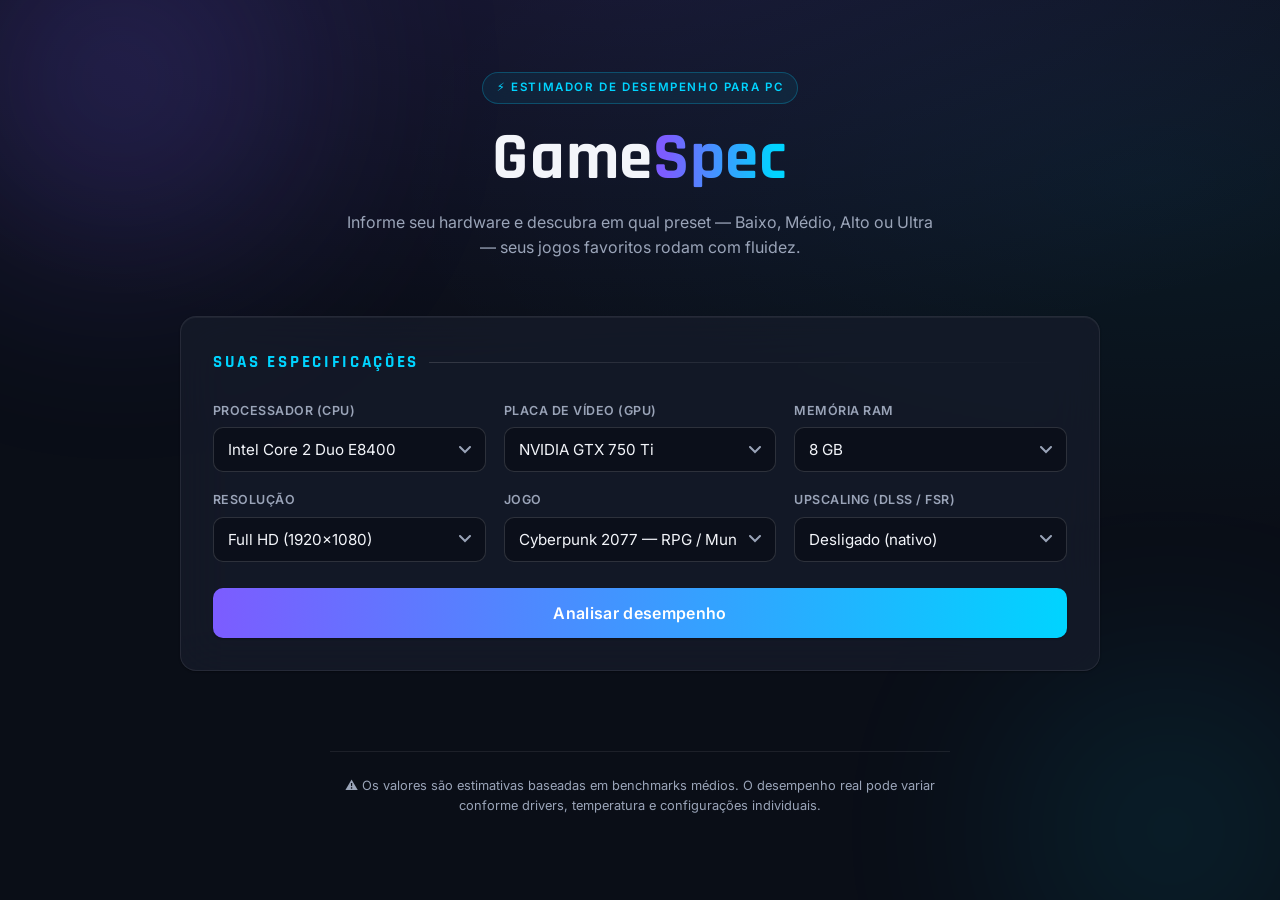
==== index.html @ 5e71daa5 "Site GameSpec: estimador de desempenho de jogos por hardware" ====
<!DOCTYPE html>
<html lang="pt-BR">
<head>
  <meta charset="UTF-8">
  <meta name="viewport" content="width=device-width, initial-scale=1.0">
  <meta name="theme-color" content="#0a0e17">
  <title>GameSpec — Descubra o desempenho do seu PC nos seus jogos</title>
  <link rel="preconnect" href="https://fonts.googleapis.com">
  <link rel="preconnect" href="https://fonts.gstatic.com" crossorigin>
  <link href="https://fonts.googleapis.com/css2?family=Inter:wght@400;500;600;700&family=Rajdhani:wght@600;700&display=swap" rel="stylesheet">
  <link rel="stylesheet" href="css/styles.css?v=6">
</head>
<body>
  <div class="glow glow-1"></div>
  <div class="glow glow-2"></div>

  <header class="hero">
    <span class="chip">⚡ Estimador de desempenho para PC</span>
    <h1>Game<span>Spec</span></h1>
    <p>Informe seu hardware e descubra em qual preset — Baixo, Médio, Alto ou Ultra — seus jogos favoritos rodam com fluidez.</p>
  </header>

  <main>
    <section class="form-card">
      <h2>Suas especificações</h2>
      <div class="form-grid">
        <label>
          Processador (CPU)
          <select id="cpuSelect"></select>
        </label>
        <label>
          Placa de vídeo (GPU)
          <select id="gpuSelect"></select>
        </label>
        <label>
          Memória RAM
          <select id="ramSelect"></select>
        </label>
        <label>
          Resolução
          <select id="resSelect"></select>
        </label>
        <label>
          Jogo
          <select id="gameSelect"></select>
        </label>
        <label>
          Upscaling (DLSS / FSR)
          <select id="upscaleSelect"></select>
        </label>
      </div>
      <button id="analyzeBtn">Analisar desempenho</button>
    </section>

    <section id="results" hidden>
      <div class="summary">
        <h2 id="gameSummary"></h2>
        <p id="hwSummary"></p>
      </div>

      <div id="presetGrid" class="preset-grid"></div>

      <p id="verdict" class="verdict"></p>
    </section>
  </main>

  <footer>
    <p>⚠️ Os valores são estimativas baseadas em benchmarks médios. O desempenho real pode variar conforme drivers, temperatura e configurações individuais.</p>
  </footer>

  <script src="js/data.js?v=5"></script>
  <script src="js/app.js?v=5"></script>
</body>
</html>
---- css/styles.css ----
/* ============================================================
   GameSpec — Fluent Design (Microsoft) × identidade gamer dark
   Fontes: Inter (UI) + Rajdhani (display/números)
   ============================================================ */

* {
  margin: 0;
  padding: 0;
  box-sizing: border-box;
}

:root {
  --bg: #0a0e17;
  --surface: rgba(255, 255, 255, 0.045);
  --surface-strong: rgba(22, 28, 42, 0.78);
  --stroke: rgba(255, 255, 255, 0.08);
  --stroke-strong: rgba(255, 255, 255, 0.14);
  --text: #f3f5fa;
  --muted: #9aa4b8;
  --accent: #7c5cff;
  --accent2: #00d4ff;
  --green: #3ddc84;
  --yellow: #ffc857;
  --orange: #ff8c42;
  --red: #ff5470;

  --radius-lg: 16px;
  --radius-md: 10px;
  --radius-pill: 999px;

  /* Sombras em camadas, estilo Fluent */
  --shadow-1: 0 1px 2px rgba(0, 0, 0, 0.32);
  --shadow-2: 0 2px 6px rgba(0, 0, 0, 0.28), 0 12px 32px rgba(0, 0, 0, 0.36);
  --shadow-glow:
    0 0 0 1px rgba(124, 92, 255, 0.35),
    0 8px 40px rgba(124, 92, 255, 0.18);

  --font-ui: "Inter", "Segoe UI Variable Text", "Segoe UI", system-ui, sans-serif;
  --font-display: "Rajdhani", "Segoe UI Variable Display", "Segoe UI", sans-serif;

  --ease-out: cubic-bezier(0.16, 1, 0.3, 1);
}

html {
  scroll-behavior: smooth;
}

body {
  font-family: var(--font-ui);
  font-size: 15px;
  line-height: 1.55;
  color: var(--text);
  background-color: var(--bg);
  background-image:
    radial-gradient(ellipse 80% 50% at 50% -10%, rgba(124, 92, 255, 0.14), transparent),
    radial-gradient(ellipse 60% 40% at 90% 20%, rgba(0, 212, 255, 0.06), transparent);
  background-attachment: fixed;
  min-height: 100vh;
  overflow-x: hidden;
  -webkit-font-smoothing: antialiased;
}

/* Orbes de luz decorativos ao fundo */
.glow {
  position: fixed;
  border-radius: 50%;
  filter: blur(110px);
  opacity: 0.35;
  pointer-events: none;
  z-index: 0;
}

.glow-1 {
  width: 480px;
  height: 480px;
  top: -160px;
  left: -120px;
  background: radial-gradient(circle, #7c5cff 0%, transparent 70%);
}

.glow-2 {
  width: 420px;
  height: 420px;
  bottom: -140px;
  right: -100px;
  background: radial-gradient(circle, #00d4ff 0%, transparent 70%);
  opacity: 0.18;
}

::selection {
  background: rgba(124, 92, 255, 0.45);
}

/* Scrollbar fina e discreta */
::-webkit-scrollbar { width: 10px; }
::-webkit-scrollbar-track { background: transparent; }
::-webkit-scrollbar-thumb {
  background: rgba(255, 255, 255, 0.12);
  border-radius: var(--radius-pill);
  border: 2px solid var(--bg);
}
::-webkit-scrollbar-thumb:hover { background: rgba(255, 255, 255, 0.22); }

/* ---------- Hero ---------- */

.hero {
  position: relative;
  z-index: 1;
  text-align: center;
  padding: 72px 24px 40px;
}

.chip {
  display: inline-flex;
  align-items: center;
  gap: 6px;
  padding: 6px 14px;
  font-size: 0.72rem;
  font-weight: 600;
  letter-spacing: 0.14em;
  text-transform: uppercase;
  color: var(--accent2);
  background: rgba(0, 212, 255, 0.07);
  border: 1px solid rgba(0, 212, 255, 0.25);
  border-radius: var(--radius-pill);
  margin-bottom: 20px;
  backdrop-filter: blur(12px);
}

.hero h1 {
  font-family: var(--font-display);
  font-weight: 700;
  font-size: clamp(2.8rem, 7vw, 4.2rem);
  letter-spacing: 0.01em;
  line-height: 1.05;
}

.hero h1 span {
  background: linear-gradient(92deg, var(--accent) 10%, var(--accent2) 90%);
  -webkit-background-clip: text;
  background-clip: text;
  color: transparent;
}

.hero p {
  color: var(--muted);
  max-width: 600px;
  margin: 16px auto 0;
  font-size: 1rem;
}

/* ---------- Layout ---------- */

main {
  position: relative;
  z-index: 1;
  max-width: 960px;
  margin: 0 auto;
  padding: 16px 20px 32px;
}

/* ---------- Cartões acrylic ---------- */

.form-card,
.preset-card,
.verdict {
  background: var(--surface-strong);
  border: 1px solid var(--stroke);
  border-radius: var(--radius-lg);
  backdrop-filter: blur(24px) saturate(140%);
  box-shadow: var(--shadow-1), inset 0 1px 0 rgba(255, 255, 255, 0.05);
}

.form-card {
  padding: 32px;
}

.form-card h2,
.summary h2 {
  font-family: var(--font-display);
  font-size: 1.05rem;
  font-weight: 700;
  letter-spacing: 0.16em;
  text-transform: uppercase;
}

.form-card > h2 {
  display: flex;
  align-items: center;
  gap: 10px;
  margin-bottom: 26px;
  color: var(--accent2);
}

.form-card > h2::after {
  content: "";
  flex: 1;
  height: 1px;
  background: linear-gradient(90deg, var(--stroke-strong), transparent);
}

.form-grid {
  display: grid;
  grid-template-columns: repeat(auto-fit, minmax(240px, 1fr));
  gap: 18px;
}

label {
  display: flex;
  flex-direction: column;
  gap: 7px;
  font-size: 0.78rem;
  font-weight: 600;
  letter-spacing: 0.04em;
  text-transform: uppercase;
  color: var(--muted);
}

select {
  appearance: none;
  background:
    url("data:image/svg+xml;charset=UTF-8,%3Csvg xmlns='http://www.w3.org/2000/svg' width='12' height='8' viewBox='0 0 12 8'%3E%3Cpath d='M1 1l5 5 5-5' stroke='%239aa4b8' stroke-width='2' fill='none' stroke-linecap='round'/%3E%3C/svg%3E")
    no-repeat right 14px center,
    rgba(10, 14, 23, 0.75);
  color: var(--text);
  border: 1px solid var(--stroke-strong);
  border-radius: var(--radius-md);
  padding: 12px 38px 12px 14px;
  font-family: var(--font-ui);
  font-size: 0.95rem;
  cursor: pointer;
  transition: border-color 0.2s var(--ease-out), box-shadow 0.2s var(--ease-out);
}

select:hover { border-color: rgba(124, 92, 255, 0.55); }

select:focus-visible {
  outline: none;
  border-color: var(--accent);
  box-shadow: 0 0 0 3px rgba(124, 92, 255, 0.25);
}

optgroup {
  color: var(--muted);
  font-style: normal;
  font-weight: 600;
}

option {
  background: #121826;
  color: var(--text);
}

/* ---------- Botão primário Fluent ---------- */

#analyzeBtn {
  margin-top: 26px;
  width: 100%;
  padding: 15px;
  font-family: var(--font-ui);
  font-size: 1rem;
  font-weight: 600;
  letter-spacing: 0.02em;
  color: #fff;
  background: linear-gradient(92deg, var(--accent), var(--accent2));
  border: none;
  border-radius: var(--radius-md);
  cursor: pointer;
  box-shadow: var(--shadow-1);
  transition: transform 0.15s var(--ease-out), box-shadow 0.25s var(--ease-out), filter 0.2s;
}

#analyzeBtn:hover {
  transform: translateY(-1px);
  filter: brightness(1.08);
  box-shadow: 0 6px 24px rgba(124, 92, 255, 0.4);
}

#analyzeBtn:active {
  transform: translateY(0);
  filter: brightness(0.95);
}

#analyzeBtn:focus-visible {
  outline: none;
  box-shadow: 0 0 0 3px rgba(124, 92, 255, 0.35);
}

/* ---------- Resultados ---------- */

.summary {
  text-align: center;
  margin: 44px 0 22px;
}

.summary h2 {
  font-size: clamp(1.5rem, 3.5vw, 2rem);
  letter-spacing: 0.01em;
  text-transform: none;
}

.summary p {
  color: var(--muted);
  margin-top: 8px;
  font-size: 0.92rem;
}

.preset-grid {
  display: grid;
  grid-template-columns: repeat(auto-fit, minmax(200px, 1fr));
  gap: 16px;
}

.preset-card {
  position: relative;
  padding: 22px 20px;
  display: flex;
  flex-direction: column;
  gap: 11px;
  transition: transform 0.2s var(--ease-out), box-shadow 0.25s var(--ease-out), border-color 0.2s;
}

.preset-card:hover {
  transform: translateY(-4px);
  border-color: var(--stroke-strong);
  box-shadow: var(--shadow-2);
}

.preset-card.recommended {
  border-color: rgba(61, 220, 132, 0.55);
  box-shadow: var(--shadow-glow);
}

.badge {
  position: absolute;
  top: -12px;
  right: 14px;
  padding: 4px 12px;
  background: linear-gradient(92deg, #34e89e, var(--green));
  color: #052b1a;
  font-size: 0.66rem;
  font-weight: 700;
  letter-spacing: 0.1em;
  text-transform: uppercase;
  border-radius: var(--radius-pill);
  box-shadow: 0 4px 14px rgba(61, 220, 132, 0.35);
}

.preset-card h3 {
  font-family: var(--font-display);
  font-size: 0.95rem;
  font-weight: 700;
  letter-spacing: 0.18em;
  text-transform: uppercase;
  color: var(--muted);
}

.fps {
  font-size: 0.82rem;
  color: var(--muted);
}

.fps .num {
  font-family: var(--font-display);
  font-size: 2.6rem;
  font-weight: 700;
  line-height: 1;
  margin-right: 6px;
  background: linear-gradient(120deg, #fff 20%, var(--accent2));
  -webkit-background-clip: text;
  background-clip: text;
  color: transparent;
}

.bar {
  height: 6px;
  background: rgba(255, 255, 255, 0.06);
  border-radius: var(--radius-pill);
  overflow: hidden;
}

.bar-fill {
  height: 100%;
  border-radius: inherit;
  transition: width 0.7s var(--ease-out);
}

.bar-fill.great { background: linear-gradient(90deg, var(--accent), var(--accent2)); }
.bar-fill.good  { background: linear-gradient(90deg, #2fd57c, var(--green)); }
.bar-fill.ok    { background: linear-gradient(90deg, #ff9a3d, var(--orange)); }
.bar-fill.bad   { background: linear-gradient(90deg, #e83e63, var(--red)); }

/* Pills de status */
.status {
  align-self: flex-start;
  padding: 3px 11px;
  font-size: 0.74rem;
  font-weight: 700;
  letter-spacing: 0.05em;
  border-radius: var(--radius-pill);
  border: 1px solid transparent;
}

.status.great { color: #8be9ff; background: rgba(0, 212, 255, 0.1); border-color: rgba(0, 212, 255, 0.3); }
.status.good  { color: #7df0b6; background: rgba(61, 220, 132, 0.1); border-color: rgba(61, 220, 132, 0.3); }
.status.ok    { color: #ffc07a; background: rgba(255, 140, 66, 0.1); border-color: rgba(255, 140, 66, 0.3); }
.status.bad   { color: #ff93a8; background: rgba(255, 84, 112, 0.1); border-color: rgba(255, 84, 112, 0.3); }

.bottleneck {
  font-size: 0.78rem;
  color: var(--muted);
}

.delta {
  font-size: 0.78rem;
  font-weight: 600;
  color: var(--green);
}

.delta-eq {
  font-size: 0.78rem;
  font-weight: 500;
  color: var(--yellow);
}

.vram-warn {
  font-size: 0.78rem;
  font-weight: 500;
  color: var(--orange);
}

/* ---------- Veredito ---------- */

.verdict {
  margin-top: 26px;
  padding: 20px 24px;
  line-height: 1.65;
  border-left: 3px solid var(--accent);
}

/* ---------- Rodapé ---------- */

footer {
  position: relative;
  z-index: 1;
  text-align: center;
  color: var(--muted);
  font-size: 0.8rem;
  padding: 48px 24px 36px;
}

footer p {
  max-width: 620px;
  margin: 0 auto;
  padding-top: 24px;
  border-top: 1px solid var(--stroke);
}

/* ---------- Responsivo ---------- */

@media (max-width: 560px) {
  .hero { padding: 52px 18px 30px; }
  .form-card { padding: 22px; }
  main { padding: 12px 14px 24px; }
}
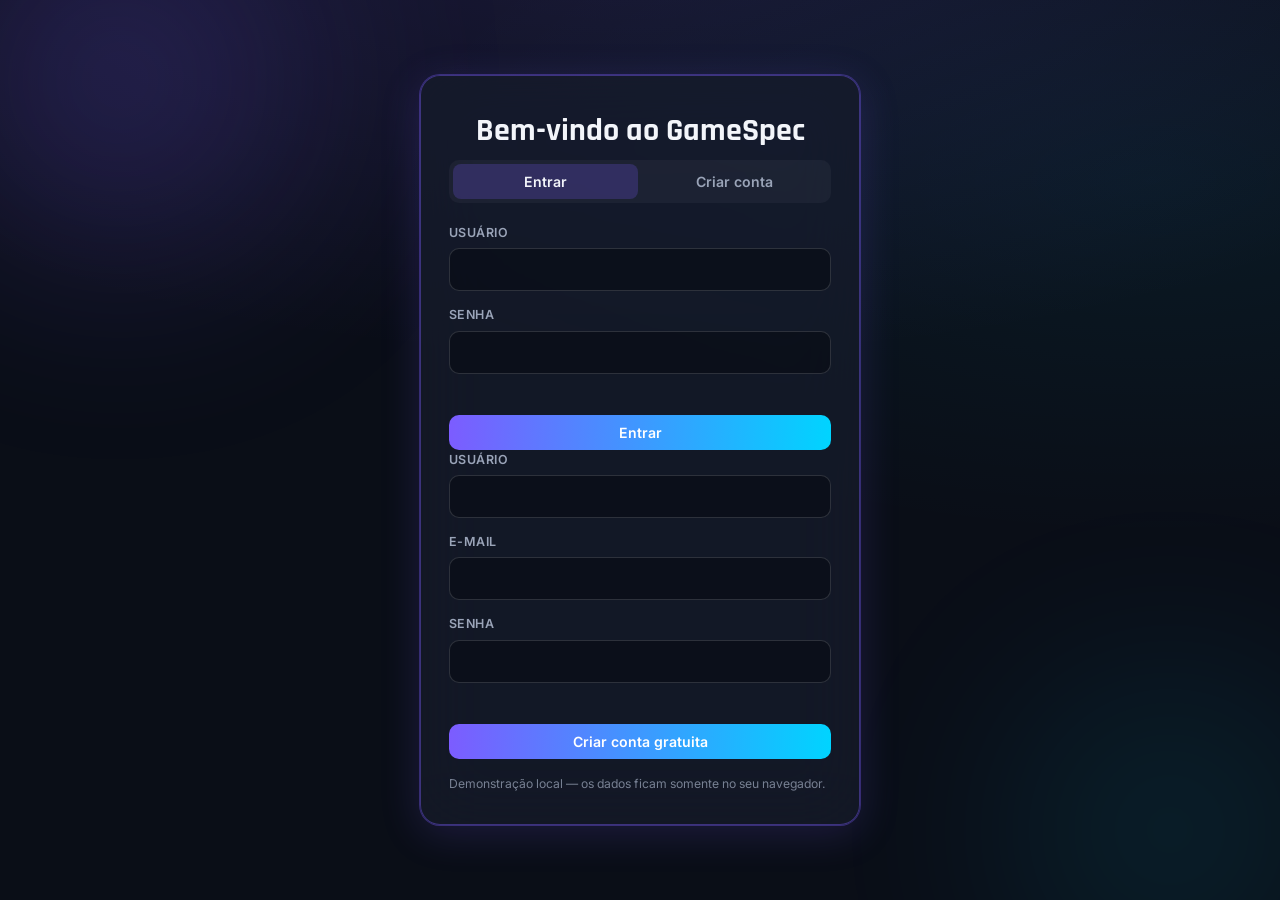
==== commit a15c1c48: "Sistema de login obrigatorio, planos free/premium, pagamento simulado e dashboard admin" ====
--- a/index.html
+++ b/index.html
@@ -8,11 +8,30 @@
   <link rel="preconnect" href="https://fonts.googleapis.com">
   <link rel="preconnect" href="https://fonts.gstatic.com" crossorigin>
   <link href="https://fonts.googleapis.com/css2?family=Inter:wght@400;500;600;700&family=Rajdhani:wght@600;700&display=swap" rel="stylesheet">
-  <link rel="stylesheet" href="css/styles.css?v=6">
+  <link rel="stylesheet" href="css/styles.css?v=9">
 </head>
-<body>
+<body id="top" class="logged-out">
   <div class="glow glow-1"></div>
   <div class="glow glow-2"></div>
+
+  <nav class="topnav">
+    <a href="#top" class="brand">Game<span>Spec</span></a>
+    <div class="nav-links">
+      <a href="#top">Início</a>
+      <a href="#tipsSection">Dicas de Hardware</a>
+      <a href="#premiumSection">Premium</a>
+      <a href="#adminSection" id="navDashboard" hidden>Dashboard</a>
+    </div>
+    <div class="auth-area">
+      <span id="planBadge" class="plan-badge" hidden></span>
+      <button id="loginOpenBtn" class="btn btn-outline">Entrar / Criar conta</button>
+      <div id="userChip" class="user-chip" hidden>
+        <span class="avatar" id="avatarLetter"></span>
+        <span id="userNameLabel"></span>
+        <button id="logoutBtn" class="btn btn-ghost">Sair</button>
+      </div>
+    </div>
+  </nav>
 
   <header class="hero">
     <span class="chip">⚡ Estimador de desempenho para PC</span>
@@ -50,6 +69,7 @@
         </label>
       </div>
       <button id="analyzeBtn">Analisar desempenho</button>
+      <p id="quotaInfo" class="quota-info"></p>
     </section>
 
     <section id="results" hidden>
@@ -62,13 +82,173 @@
 
       <p id="verdict" class="verdict"></p>
     </section>
+
+    <section id="tipsSection" class="content-section">
+      <h2>Dicas de Hardware</h2>
+      <p class="section-sub">Guia rápido para escolher e otimizar seus componentes.</p>
+      <div id="tipsGrid" class="tips-grid"></div>
+    </section>
+
+    <section id="premiumSection" class="content-section">
+      <div class="price-card">
+        <span class="chip">⭐ Plano Premium</span>
+        <h2>Desbloqueie todo o potencial do GameSpec</h2>
+        <ul class="benefits">
+          <li>✅ Análises ilimitadas de jogos</li>
+          <li>✅ Todas as dicas avançadas de hardware e otimização</li>
+          <li>✅ Comparativos detalhados entre componentes</li>
+          <li>✅ Suporte prioritário para dúvidas de upgrade</li>
+        </ul>
+        <div class="price">
+          <span class="currency">R$</span>
+          <span class="value">19,90</span>
+          <span class="period">/mês</span>
+        </div>
+        <button id="subscribeBtn" class="btn btn-gradient">Assinar Premium</button>
+        <p class="demo-note">Ambiente de demonstração — nenhum valor é cobrado.</p>
+      </div>
+    </section>
+
+    <section id="adminSection" class="content-section" hidden>
+      <h2>📊 Dashboard Administrativo</h2>
+      <p class="section-sub">Visão geral dos acessos e assinaturas do GameSpec.</p>
+
+      <div class="stats-grid">
+        <div class="stat-card">
+          <span class="stat-value" id="statUsers">0</span>
+          <span class="stat-label">Usuários cadastrados</span>
+        </div>
+        <div class="stat-card">
+          <span class="stat-value" id="statPremium">0</span>
+          <span class="stat-label">Assinantes premium</span>
+        </div>
+        <div class="stat-card">
+          <span class="stat-value" id="statRevenue">R$ 0,00</span>
+          <span class="stat-label">Receita mensal estimada</span>
+        </div>
+        <div class="stat-card">
+          <span class="stat-value" id="statToday">0</span>
+          <span class="stat-label">Análises realizadas</span>
+        </div>
+      </div>
+
+      <div class="dash-tables">
+        <div class="table-wrap">
+          <h3>Usuários</h3>
+          <table class="data-table">
+            <thead>
+              <tr><th>Usuário</th><th>E-mail</th><th>Plano</th><th>Cadastro</th></tr>
+            </thead>
+            <tbody id="usersTbody"></tbody>
+          </table>
+        </div>
+        <div class="table-wrap">
+          <h3>Acessos recentes</h3>
+          <table class="data-table">
+            <thead>
+              <tr><th>Data/Hora</th><th>Usuário</th><th>Evento</th><th>Detalhe</th></tr>
+            </thead>
+            <tbody id="logTbody"></tbody>
+          </table>
+        </div>
+      </div>
+
+      <button id="clearDataBtn" class="btn btn-danger">Limpar todos os dados locais</button>
+    </section>
   </main>
 
   <footer>
     <p>⚠️ Os valores são estimativas baseadas em benchmarks médios. O desempenho real pode variar conforme drivers, temperatura e configurações individuais.</p>
   </footer>
 
-  <script src="js/data.js?v=5"></script>
-  <script src="js/app.js?v=5"></script>
+  <!-- Modal de autenticação -->
+  <div class="modal-overlay" id="authModal" hidden>
+    <div class="modal">
+      <button class="modal-close" data-close="authModal">×</button>
+      <h2 class="modal-title">Bem-vindo ao GameSpec</h2>
+      <p class="modal-sub" id="authReason"></p>
+      <div class="tabs">
+        <button class="tab active" data-tab="loginForm" type="button">Entrar</button>
+        <button class="tab" data-tab="registerForm" type="button">Criar conta</button>
+      </div>
+
+      <form id="loginForm" class="modal-form">
+        <label>Usuário
+          <input type="text" id="loginUser" autocomplete="username" required>
+        </label>
+        <label>Senha
+          <input type="password" id="loginPass" autocomplete="current-password" required>
+        </label>
+        <p class="form-msg" id="loginMsg"></p>
+        <button type="submit" class="btn btn-gradient">Entrar</button>
+      </form>
+
+      <form id="registerForm" class="modal-form" hidden>
+        <label>Usuário
+          <input type="text" id="regUser" minlength="3" required>
+        </label>
+        <label>E-mail
+          <input type="email" id="regEmail" required>
+        </label>
+        <label>Senha
+          <input type="password" id="regPass" minlength="4" required>
+        </label>
+        <p class="form-msg" id="regMsg"></p>
+        <button type="submit" class="btn btn-gradient">Criar conta gratuita</button>
+      </form>
+
+      <p class="demo-note">Demonstração local — os dados ficam somente no seu navegador.</p>
+    </div>
+  </div>
+
+  <!-- Modal de pagamento -->
+  <div class="modal-overlay" id="payModal" hidden>
+    <div class="modal">
+      <button class="modal-close" data-close="payModal">×</button>
+      <h2 class="modal-title">Assinar Premium</h2>
+      <p class="modal-sub">Libere análises ilimitadas e todo o conteúdo</p>
+
+      <div class="pay-summary">
+        <span>Plano mensal recorrente</span>
+        <strong>R$ 19,90/mês</strong>
+      </div>
+
+      <div class="pay-methods">
+        <label class="method"><input type="radio" name="payMethod" value="pix" checked> Pix</label>
+        <label class="method"><input type="radio" name="payMethod" value="card"> Cartão de crédito</label>
+      </div>
+
+      <div id="pixArea" class="pix-area">
+        <div class="fake-qrcode">▛▜▛▜<br>▜▛▜▛<br>▛▜▛▜<br>▜▛▜▛</div>
+        <code id="pixCode"></code>
+        <p>Escaneie o QR Code fictício para pagar</p>
+      </div>
+
+      <form id="cardArea" class="modal-form" hidden>
+        <label>Número do cartão
+          <input id="cardNum" placeholder="0000 0000 0000 0000" maxlength="19">
+        </label>
+        <div class="row2">
+          <label>Validade
+            <input id="cardExp" placeholder="MM/AA" maxlength="5">
+          </label>
+          <label>CVV
+            <input id="cardCvv" placeholder="123" maxlength="4">
+          </label>
+        </div>
+        <label>Nome impresso no cartão
+          <input id="cardName" placeholder="Como aparece no cartão">
+        </label>
+      </form>
+
+      <p class="form-msg" id="payMsg"></p>
+      <button id="confirmPayBtn" class="btn btn-gradient">Confirmar pagamento</button>
+      <p class="demo-note">Simulação — nenhum pagamento real é processado.</p>
+    </div>
+  </div>
+
+  <script src="js/data.js?v=9"></script>
+  <script src="js/auth.js?v=9"></script>
+  <script src="js/app.js?v=9"></script>
 </body>
 </html>
--- a/css/styles.css
+++ b/css/styles.css
@@ -456,6 +456,36 @@
   border-top: 1px solid var(--stroke);
 }
 
+/* ---------- Tela de login como porta de entrada ---------- */
+
+body.logged-out .topnav,
+body.logged-out .hero,
+body.logged-out main,
+body.logged-out footer {
+  display: none;
+}
+
+body.logged-out .modal-overlay {
+  background: transparent;
+  backdrop-filter: none;
+}
+
+body.logged-out .modal {
+  width: min(440px, 100%);
+  border-color: rgba(124, 92, 255, 0.4);
+  box-shadow: var(--shadow-glow);
+  animation: slideUp 0.4s var(--ease-out);
+}
+
+body.logged-out .modal-close { display: none; }
+
+body.logged-out .modal-title {
+  font-size: 2rem;
+  text-align: center;
+}
+
+body.logged-out .modal-sub:empty { display: none; }
+
 /* ---------- Responsivo ---------- */
 
 @media (max-width: 560px) {
@@ -463,3 +493,647 @@
   .form-card { padding: 22px; }
   main { padding: 12px 14px 24px; }
 }
+
+/* ============================================================
+   Navegação
+   ============================================================ */
+
+.topnav {
+  position: sticky;
+  top: 0;
+  z-index: 50;
+  display: flex;
+  align-items: center;
+  gap: 22px;
+  padding: 14px 28px;
+  background: rgba(10, 14, 23, 0.72);
+  backdrop-filter: blur(20px) saturate(150%);
+  border-bottom: 1px solid var(--stroke);
+}
+
+.brand {
+  font-family: var(--font-display);
+  font-size: 1.45rem;
+  font-weight: 700;
+  letter-spacing: 0.01em;
+  color: var(--text);
+  text-decoration: none;
+  white-space: nowrap;
+}
+
+.brand span {
+  background: linear-gradient(92deg, var(--accent), var(--accent2));
+  -webkit-background-clip: text;
+  background-clip: text;
+  color: transparent;
+}
+
+.nav-links {
+  display: flex;
+  gap: 4px;
+  flex: 1;
+}
+
+.nav-links a {
+  color: var(--muted);
+  text-decoration: none;
+  font-size: 0.9rem;
+  font-weight: 500;
+  padding: 8px 13px;
+  border-radius: var(--radius-md);
+  transition: color 0.15s, background 0.15s;
+}
+
+.nav-links a:hover {
+  color: var(--text);
+  background: rgba(255, 255, 255, 0.06);
+}
+
+.auth-area {
+  display: flex;
+  align-items: center;
+  gap: 12px;
+}
+
+/* ---------- Botões ---------- */
+
+.btn {
+  font-family: var(--font-ui);
+  font-size: 0.88rem;
+  font-weight: 600;
+  padding: 9px 16px;
+  border-radius: var(--radius-md);
+  cursor: pointer;
+  border: none;
+  transition: transform 0.15s var(--ease-out), box-shadow 0.2s, filter 0.15s;
+}
+
+.btn:disabled {
+  opacity: 0.55;
+  cursor: not-allowed;
+  filter: grayscale(0.3);
+}
+
+.btn-gradient {
+  width: auto;
+  color: #fff;
+  background: linear-gradient(92deg, var(--accent), var(--accent2));
+}
+
+.btn-gradient:hover:not(:disabled) {
+  transform: translateY(-1px);
+  box-shadow: 0 6px 22px rgba(124, 92, 255, 0.4);
+}
+
+.btn-outline {
+  color: var(--text);
+  background: transparent;
+  border: 1px solid var(--stroke-strong);
+}
+
+.btn-outline:hover {
+  border-color: var(--accent);
+  background: rgba(124, 92, 255, 0.08);
+}
+
+.btn-ghost {
+  color: var(--muted);
+  background: transparent;
+  padding: 6px 10px;
+}
+
+.btn-ghost:hover { color: var(--red); }
+
+.btn-danger {
+  margin-top: 22px;
+  color: #ff93a8;
+  background: rgba(255, 84, 112, 0.08);
+  border: 1px solid rgba(255, 84, 112, 0.35);
+}
+
+.btn-danger:hover { background: rgba(255, 84, 112, 0.16); }
+
+/* ---------- Chip de usuário e plano ---------- */
+
+.user-chip {
+  display: flex;
+  align-items: center;
+  gap: 9px;
+  padding: 5px 6px 5px 6px;
+  background: rgba(255, 255, 255, 0.05);
+  border: 1px solid var(--stroke);
+  border-radius: var(--radius-pill);
+}
+
+.avatar {
+  display: inline-flex;
+  align-items: center;
+  justify-content: center;
+  width: 28px;
+  height: 28px;
+  border-radius: 50%;
+  font-size: 0.8rem;
+  font-weight: 700;
+  color: #fff;
+  background: linear-gradient(135deg, var(--accent), var(--accent2));
+}
+
+#userNameLabel {
+  font-size: 0.86rem;
+  font-weight: 600;
+  max-width: 140px;
+  overflow: hidden;
+  text-overflow: ellipsis;
+  white-space: nowrap;
+}
+
+.plan-badge {
+  padding: 4px 11px;
+  font-size: 0.66rem;
+  font-weight: 700;
+  letter-spacing: 0.1em;
+  border-radius: var(--radius-pill);
+  border: 1px solid transparent;
+  white-space: nowrap;
+}
+
+.plan-badge.free {
+  color: #aab4c8;
+  background: rgba(154, 164, 184, 0.1);
+  border-color: rgba(154, 164, 184, 0.3);
+}
+
+.plan-badge.gold {
+  color: #ffe08a;
+  background: linear-gradient(92deg, rgba(255, 200, 87, 0.16), rgba(255, 140, 66, 0.16));
+  border-color: rgba(255, 200, 87, 0.45);
+  text-shadow: 0 0 12px rgba(255, 200, 87, 0.4);
+}
+
+.plan-badge.admin {
+  color: #d0bfff;
+  background: rgba(124, 92, 255, 0.14);
+  border-color: rgba(124, 92, 255, 0.5);
+}
+
+.quota-info {
+  margin-top: 12px;
+  text-align: center;
+  font-size: 0.82rem;
+  color: var(--muted);
+}
+
+.quota-info.warning {
+  color: var(--orange);
+  font-weight: 600;
+}
+
+/* ---------- Seções de conteúdo ---------- */
+
+.content-section {
+  margin-top: 64px;
+}
+
+.content-section > h2 {
+  font-family: var(--font-display);
+  font-size: clamp(1.5rem, 3.5vw, 2rem);
+  letter-spacing: 0.01em;
+}
+
+.section-sub {
+  color: var(--muted);
+  margin: 6px 0 24px;
+  font-size: 0.95rem;
+}
+
+/* ---------- Dicas de hardware ---------- */
+
+.tips-grid {
+  display: grid;
+  grid-template-columns: repeat(auto-fit, minmax(260px, 1fr));
+  gap: 16px;
+}
+
+.tip-card {
+  position: relative;
+  overflow: hidden;
+  background: var(--surface-strong);
+  border: 1px solid var(--stroke);
+  border-radius: var(--radius-lg);
+  backdrop-filter: blur(24px) saturate(140%);
+  padding: 22px;
+  transition: transform 0.2s var(--ease-out), border-color 0.2s;
+}
+
+.tip-card:hover {
+  transform: translateY(-3px);
+  border-color: var(--stroke-strong);
+}
+
+.tip-card h3 {
+  font-size: 1.02rem;
+  margin-bottom: 9px;
+}
+
+.tip-card p {
+  color: var(--muted);
+  font-size: 0.89rem;
+  line-height: 1.6;
+}
+
+.tip-card.locked p.blur-text {
+  filter: blur(5px);
+  user-select: none;
+}
+
+.tip-lock {
+  position: absolute;
+  inset: 40% 0 0 0;
+  display: flex;
+  align-items: center;
+  justify-content: center;
+  cursor: pointer;
+  background: linear-gradient(180deg, transparent, rgba(10, 14, 23, 0.9) 45%);
+}
+
+.tip-lock span {
+  padding: 7px 16px;
+  font-size: 0.78rem;
+  font-weight: 700;
+  letter-spacing: 0.08em;
+  color: #ffe08a;
+  background: rgba(255, 200, 87, 0.1);
+  border: 1px solid rgba(255, 200, 87, 0.4);
+  border-radius: var(--radius-pill);
+}
+
+/* ---------- Card Premium ---------- */
+
+.price-card {
+  text-align: center;
+  background: linear-gradient(180deg, rgba(124, 92, 255, 0.1), rgba(0, 212, 255, 0.04)), var(--surface-strong);
+  border: 1px solid rgba(124, 92, 255, 0.35);
+  border-radius: 20px;
+  backdrop-filter: blur(24px);
+  padding: 44px 32px;
+  box-shadow: var(--shadow-glow);
+}
+
+.price-card h2 {
+  font-family: var(--font-display);
+  font-size: clamp(1.4rem, 3vw, 1.9rem);
+  margin: 16px 0 20px;
+}
+
+.benefits {
+  list-style: none;
+  max-width: 420px;
+  margin: 0 auto 26px;
+  text-align: left;
+  display: flex;
+  flex-direction: column;
+  gap: 11px;
+  color: var(--muted);
+  font-size: 0.95rem;
+}
+
+.price {
+  display: flex;
+  align-items: baseline;
+  justify-content: center;
+  gap: 5px;
+  margin-bottom: 26px;
+}
+
+.price .currency,
+.price .period {
+  color: var(--muted);
+  font-size: 1.05rem;
+}
+
+.price .value {
+  font-family: var(--font-display);
+  font-size: 3.4rem;
+  font-weight: 700;
+  line-height: 1;
+  background: linear-gradient(120deg, #ffe08a, var(--orange));
+  -webkit-background-clip: text;
+  background-clip: text;
+  color: transparent;
+}
+
+.demo-note {
+  margin-top: 16px;
+  font-size: 0.76rem;
+  color: var(--muted);
+  opacity: 0.75;
+}
+
+/* ---------- Dashboard admin ---------- */
+
+.stats-grid {
+  display: grid;
+  grid-template-columns: repeat(auto-fit, minmax(190px, 1fr));
+  gap: 14px;
+  margin-bottom: 24px;
+}
+
+.stat-card {
+  display: flex;
+  flex-direction: column;
+  gap: 4px;
+  background: var(--surface-strong);
+  border: 1px solid var(--stroke);
+  border-radius: var(--radius-lg);
+  backdrop-filter: blur(24px);
+  padding: 20px 22px;
+}
+
+.stat-value {
+  font-family: var(--font-display);
+  font-size: 2.1rem;
+  font-weight: 700;
+  background: linear-gradient(120deg, #fff 30%, var(--accent2));
+  -webkit-background-clip: text;
+  background-clip: text;
+  color: transparent;
+}
+
+.stat-label {
+  font-size: 0.78rem;
+  color: var(--muted);
+  letter-spacing: 0.03em;
+}
+
+.dash-tables {
+  display: grid;
+  grid-template-columns: repeat(auto-fit, minmax(320px, 1fr));
+  gap: 16px;
+}
+
+.table-wrap {
+  background: var(--surface-strong);
+  border: 1px solid var(--stroke);
+  border-radius: var(--radius-lg);
+  backdrop-filter: blur(24px);
+  padding: 20px;
+  overflow-x: auto;
+}
+
+.table-wrap h3 {
+  font-size: 0.85rem;
+  font-weight: 700;
+  letter-spacing: 0.1em;
+  text-transform: uppercase;
+  color: var(--accent2);
+  margin-bottom: 14px;
+}
+
+.data-table {
+  width: 100%;
+  border-collapse: collapse;
+  font-size: 0.83rem;
+}
+
+.data-table th {
+  text-align: left;
+  padding: 8px 10px;
+  color: var(--muted);
+  font-weight: 600;
+  border-bottom: 1px solid var(--stroke-strong);
+  white-space: nowrap;
+}
+
+.data-table td {
+  padding: 9px 10px;
+  border-bottom: 1px solid var(--stroke);
+  color: var(--text);
+}
+
+.data-table tr:last-child td { border-bottom: none; }
+.data-table .empty { text-align: center; color: var(--muted); padding: 22px; }
+
+/* ---------- Modais ---------- */
+
+.modal-overlay {
+  position: fixed;
+  inset: 0;
+  z-index: 100;
+  display: flex;
+  align-items: center;
+  justify-content: center;
+  padding: 20px;
+  background: rgba(5, 8, 14, 0.65);
+  backdrop-filter: blur(8px);
+  animation: fadeIn 0.2s var(--ease-out);
+}
+
+.modal-overlay[hidden] { display: none; }
+
+@keyframes fadeIn {
+  from { opacity: 0; }
+  to { opacity: 1; }
+}
+
+.modal {
+  position: relative;
+  width: min(430px, 100%);
+  max-height: 90vh;
+  overflow-y: auto;
+  background: var(--surface-strong);
+  border: 1px solid var(--stroke-strong);
+  border-radius: 20px;
+  backdrop-filter: blur(32px) saturate(150%);
+  box-shadow: var(--shadow-2);
+  padding: 30px 28px;
+  animation: slideUp 0.25s var(--ease-out);
+}
+
+@keyframes slideUp {
+  from { opacity: 0; transform: translateY(18px); }
+  to { opacity: 1; transform: translateY(0); }
+}
+
+.modal-close {
+  position: absolute;
+  top: 14px;
+  right: 14px;
+  width: 30px;
+  height: 30px;
+  border-radius: 50%;
+  border: none;
+  background: rgba(255, 255, 255, 0.07);
+  color: var(--muted);
+  font-size: 1.1rem;
+  cursor: pointer;
+}
+
+.modal-close:hover { background: rgba(255, 84, 112, 0.18); color: var(--red); }
+
+.modal-title {
+  font-family: var(--font-display);
+  font-size: 1.5rem;
+  margin-bottom: 4px;
+}
+
+.modal-sub {
+  color: var(--muted);
+  font-size: 0.88rem;
+  margin-bottom: 18px;
+}
+
+.tabs {
+  display: flex;
+  gap: 4px;
+  padding: 4px;
+  background: rgba(255, 255, 255, 0.04);
+  border-radius: var(--radius-md);
+  margin-bottom: 20px;
+}
+
+.tab {
+  flex: 1;
+  padding: 9px;
+  border: none;
+  border-radius: 8px;
+  background: transparent;
+  color: var(--muted);
+  font-family: var(--font-ui);
+  font-size: 0.88rem;
+  font-weight: 600;
+  cursor: pointer;
+  transition: all 0.15s;
+}
+
+.tab.active {
+  background: rgba(124, 92, 255, 0.22);
+  color: var(--text);
+}
+
+.modal-form {
+  display: flex;
+  flex-direction: column;
+  gap: 14px;
+}
+
+.modal-form label {
+  gap: 6px;
+}
+
+.field input,
+input {
+  width: 100%;
+  background: rgba(10, 14, 23, 0.75);
+  color: var(--text);
+  border: 1px solid var(--stroke-strong);
+  border-radius: var(--radius-md);
+  padding: 11px 13px;
+  font-family: var(--font-ui);
+  font-size: 0.95rem;
+  transition: border-color 0.2s, box-shadow 0.2s;
+}
+
+input:focus-visible {
+  outline: none;
+  border-color: var(--accent);
+  box-shadow: 0 0 0 3px rgba(124, 92, 255, 0.25);
+}
+
+.row2 {
+  display: grid;
+  grid-template-columns: 1fr 1fr;
+  gap: 12px;
+}
+
+.form-msg {
+  min-height: 1em;
+  font-size: 0.82rem;
+  color: var(--green);
+}
+
+.form-msg.error { color: var(--red); }
+
+/* ---------- Pagamento ---------- */
+
+.pay-summary {
+  display: flex;
+  justify-content: space-between;
+  align-items: center;
+  padding: 14px 16px;
+  background: rgba(255, 200, 87, 0.06);
+  border: 1px solid rgba(255, 200, 87, 0.25);
+  border-radius: var(--radius-md);
+  margin-bottom: 16px;
+  font-size: 0.9rem;
+  color: var(--muted);
+}
+
+.pay-summary strong {
+  font-family: var(--font-display);
+  font-size: 1.15rem;
+  color: #ffe08a;
+}
+
+.pay-methods {
+  display: grid;
+  grid-template-columns: 1fr 1fr;
+  gap: 10px;
+  margin-bottom: 16px;
+}
+
+.method {
+  flex-direction: row;
+  align-items: center;
+  justify-content: center;
+  gap: 8px;
+  padding: 11px;
+  background: rgba(255, 255, 255, 0.04);
+  border: 1px solid var(--stroke);
+  border-radius: var(--radius-md);
+  cursor: pointer;
+  font-size: 0.9rem;
+  color: var(--text);
+  transition: border-color 0.15s;
+}
+
+.method:has(input:checked) {
+  border-color: var(--accent);
+  background: rgba(124, 92, 255, 0.1);
+}
+
+.method input { width: auto; accent-color: var(--accent); }
+
+.pix-area {
+  display: flex;
+  flex-direction: column;
+  align-items: center;
+  gap: 12px;
+  padding: 18px;
+  background: rgba(255, 255, 255, 0.03);
+  border: 1px dashed var(--stroke-strong);
+  border-radius: var(--radius-md);
+  margin-bottom: 16px;
+}
+
+.fake-qrcode {
+  font-size: 2rem;
+  line-height: 1.05;
+  letter-spacing: 2px;
+  color: var(--accent2);
+  text-align: center;
+  filter: drop-shadow(0 0 8px rgba(0, 212, 255, 0.4));
+}
+
+.pix-area code {
+  font-size: 0.72rem;
+  color: var(--muted);
+  word-break: break-all;
+  text-align: center;
+}
+
+.pix-area p {
+  font-size: 0.78rem;
+  color: var(--muted);
+}
+
+#payModal .btn-gradient { width: 100%; }
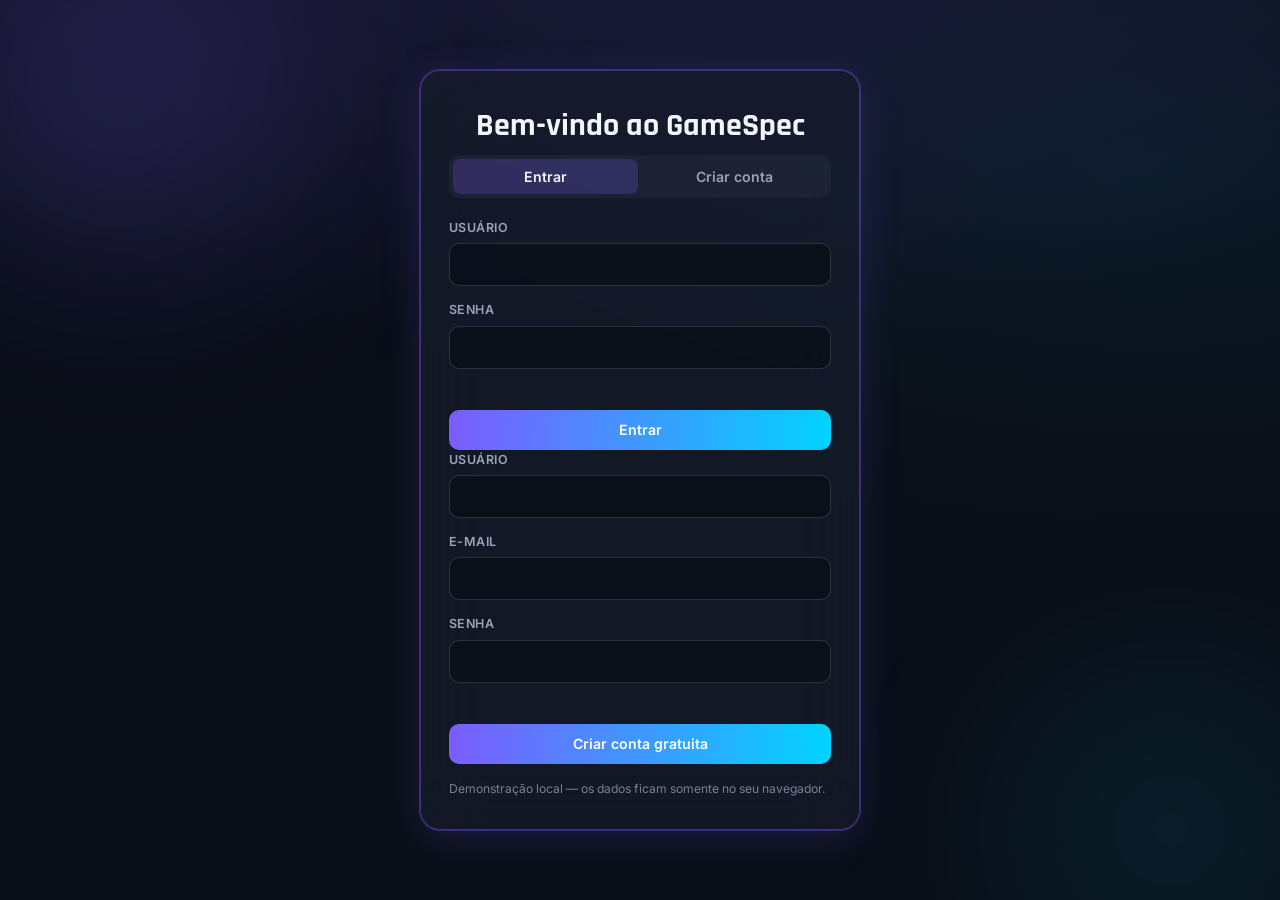
==== commit 71e39b0e: "feat: full mobile responsiveness — hamburger menu, touch-friendly UI, safe areas, two breakpoints (7" ====
--- a/index.html
+++ b/index.html
@@ -2,13 +2,15 @@
 <html lang="pt-BR">
 <head>
   <meta charset="UTF-8">
-  <meta name="viewport" content="width=device-width, initial-scale=1.0">
+  <meta name="viewport" content="width=device-width, initial-scale=1.0, viewport-fit=cover">
   <meta name="theme-color" content="#0a0e17">
+  <meta name="apple-mobile-web-app-capable" content="yes">
+  <meta name="apple-mobile-web-app-status-bar-style" content="black-translucent">
   <title>GameSpec — Descubra o desempenho do seu PC nos seus jogos</title>
   <link rel="preconnect" href="https://fonts.googleapis.com">
   <link rel="preconnect" href="https://fonts.gstatic.com" crossorigin>
   <link href="https://fonts.googleapis.com/css2?family=Inter:wght@400;500;600;700&family=Rajdhani:wght@600;700&display=swap" rel="stylesheet">
-  <link rel="stylesheet" href="css/styles.css?v=9">
+  <link rel="stylesheet" href="css/styles.css?v=11">
 </head>
 <body id="top" class="logged-out">
   <div class="glow glow-1"></div>
@@ -16,21 +18,26 @@
 
   <nav class="topnav">
     <a href="#top" class="brand">Game<span>Spec</span></a>
-    <div class="nav-links">
-      <a href="#top">Início</a>
-      <a href="#tipsSection">Dicas de Hardware</a>
-      <a href="#premiumSection">Premium</a>
-      <a href="#adminSection" id="navDashboard" hidden>Dashboard</a>
+    <div class="nav-menu" id="navMenu">
+      <div class="nav-links">
+        <a href="#top">Início</a>
+        <a href="#tipsSection">Dicas de Hardware</a>
+        <a href="#premiumSection">Premium</a>
+        <a href="#adminSection" id="navDashboard" hidden>Dashboard</a>
+      </div>
+      <div class="auth-area">
+        <span id="planBadge" class="plan-badge" hidden></span>
+        <button id="loginOpenBtn" class="btn btn-outline">Entrar / Criar conta</button>
+        <div id="userChip" class="user-chip" hidden>
+          <span class="avatar" id="avatarLetter"></span>
+          <span id="userNameLabel"></span>
+          <button id="logoutBtn" class="btn btn-ghost">Sair</button>
+        </div>
+      </div>
     </div>
-    <div class="auth-area">
-      <span id="planBadge" class="plan-badge" hidden></span>
-      <button id="loginOpenBtn" class="btn btn-outline">Entrar / Criar conta</button>
-      <div id="userChip" class="user-chip" hidden>
-        <span class="avatar" id="avatarLetter"></span>
-        <span id="userNameLabel"></span>
-        <button id="logoutBtn" class="btn btn-ghost">Sair</button>
-      </div>
-    </div>
+    <button class="hamburger" id="hamburgerBtn" aria-label="Abrir menu de navegação">
+      <span></span><span></span><span></span>
+    </button>
   </nav>
 
   <header class="hero">
@@ -87,6 +94,14 @@
       <h2>Dicas de Hardware</h2>
       <p class="section-sub">Guia rápido para escolher e otimizar seus componentes.</p>
       <div id="tipsGrid" class="tips-grid"></div>
+    </section>
+
+    <section id="newsSection" class="content-section" hidden>
+      <div class="section-head">
+        <h2>📰 Últimas notícias no mundo do hardware</h2>
+      </div>
+      <p class="section-sub" id="newsStatus"></p>
+      <div id="newsGrid" class="news-grid"></div>
     </section>
 
     <section id="premiumSection" class="content-section">
@@ -161,6 +176,8 @@
     <p>⚠️ Os valores são estimativas baseadas em benchmarks médios. O desempenho real pode variar conforme drivers, temperatura e configurações individuais.</p>
   </footer>
 
+  <a href="#newsSection" id="newsFab" class="news-fab" hidden title="Notícias do mundo do hardware">📰</a>
+
   <!-- Modal de autenticação -->
   <div class="modal-overlay" id="authModal" hidden>
     <div class="modal">
@@ -247,8 +264,9 @@
     </div>
   </div>
 
-  <script src="js/data.js?v=9"></script>
-  <script src="js/auth.js?v=9"></script>
-  <script src="js/app.js?v=9"></script>
+  <script src="js/data.js?v=11"></script>
+  <script src="js/auth.js?v=11"></script>
+  <script src="js/app.js?v=11"></script>
+  <script src="js/news.js?v=11"></script>
 </body>
 </html>
--- a/css/styles.css
+++ b/css/styles.css
@@ -43,6 +43,7 @@
 
 html {
   scroll-behavior: smooth;
+  scroll-padding-top: 68px;
 }
 
 body {
@@ -226,10 +227,12 @@
   border: 1px solid var(--stroke-strong);
   border-radius: var(--radius-md);
   padding: 12px 38px 12px 14px;
+  min-height: 44px;
   font-family: var(--font-ui);
   font-size: 0.95rem;
   cursor: pointer;
   transition: border-color 0.2s var(--ease-out), box-shadow 0.2s var(--ease-out);
+  touch-action: manipulation;
 }
 
 select:hover { border-color: rgba(124, 92, 255, 0.55); }
@@ -257,6 +260,7 @@
   margin-top: 26px;
   width: 100%;
   padding: 15px;
+  min-height: 50px;
   font-family: var(--font-ui);
   font-size: 1rem;
   font-weight: 600;
@@ -268,6 +272,7 @@
   cursor: pointer;
   box-shadow: var(--shadow-1);
   transition: transform 0.15s var(--ease-out), box-shadow 0.25s var(--ease-out), filter 0.2s;
+  touch-action: manipulation;
 }
 
 #analyzeBtn:hover {
@@ -447,6 +452,7 @@
   color: var(--muted);
   font-size: 0.8rem;
   padding: 48px 24px 36px;
+  padding-bottom: max(36px, env(safe-area-inset-bottom, 36px));
 }
 
 footer p {
@@ -488,10 +494,122 @@
 
 /* ---------- Responsivo ---------- */
 
-@media (max-width: 560px) {
+body.menu-open { overflow: hidden; }
+
+@media (max-width: 768px) {
+  .hamburger { display: flex; }
+
+  .nav-menu {
+    display: none;
+    position: fixed;
+    inset: 0;
+    top: 56px;
+    flex-direction: column;
+    align-items: stretch;
+    gap: 0;
+    padding: 20px;
+    background: rgba(10, 14, 23, 0.96);
+    backdrop-filter: blur(24px);
+    z-index: 45;
+    overflow-y: auto;
+    -webkit-overflow-scrolling: touch;
+    overscroll-behavior: contain;
+  }
+
+  .nav-menu.open { display: flex; }
+
+  .nav-links {
+    flex-direction: column;
+    gap: 4px;
+  }
+
+  .nav-links a {
+    padding: 14px 16px;
+    font-size: 1rem;
+    border-radius: var(--radius-md);
+  }
+
+  .auth-area {
+    flex-direction: column;
+    align-items: stretch;
+    margin-top: 16px;
+    padding-top: 16px;
+    border-top: 1px solid var(--stroke);
+    gap: 10px;
+  }
+
+  .auth-area .btn { width: 100%; justify-content: center; text-align: center; }
+
+  .user-chip { justify-content: center; }
+
   .hero { padding: 52px 18px 30px; }
-  .form-card { padding: 22px; }
-  main { padding: 12px 14px 24px; }
+  .hero h1 { font-size: clamp(2rem, 6vw, 3rem); }
+
+  main { padding: 14px 14px 28px; }
+
+  .form-card { padding: 22px 18px; }
+  .form-grid { grid-template-columns: 1fr; }
+
+  .preset-grid { grid-template-columns: repeat(auto-fit, minmax(150px, 1fr)); gap: 12px; }
+  .preset-card { padding: 18px 16px; }
+  .fps .num { font-size: 2.2rem; }
+
+  .tips-grid { grid-template-columns: 1fr; }
+  .news-grid { grid-template-columns: 1fr; }
+
+  .stats-grid { grid-template-columns: repeat(2, 1fr); }
+  .dash-tables { grid-template-columns: 1fr; }
+
+  .price-card { padding: 32px 20px; }
+  .price .value { font-size: 2.8rem; }
+
+  .modal { width: min(430px, 100%); padding: 24px 20px; }
+
+  body.logged-out .modal { width: 100%; min-height: 100vh; border-radius: 0; border: none; }
+
+  .pay-methods { grid-template-columns: 1fr; }
+
+  .news-fab {
+    width: 46px;
+    height: 46px;
+    font-size: 1.2rem;
+    bottom: max(20px, env(safe-area-inset-bottom, 20px));
+    right: 16px;
+  }
+}
+
+@media (max-width: 480px) {
+  .topnav { padding: 12px 14px; gap: 10px; }
+  .brand { font-size: 1.25rem; }
+  .hero { padding: 40px 14px 24px; }
+  .hero h1 { font-size: 1.8rem; }
+  .hero p { font-size: 0.9rem; }
+
+  main { padding: 10px 10px 24px; }
+  .form-card { padding: 18px 14px; }
+
+  .preset-grid { grid-template-columns: 1fr 1fr; gap: 10px; }
+  .preset-card { padding: 14px 12px; gap: 8px; }
+  .preset-card h3 { font-size: 0.8rem; }
+  .fps .num { font-size: 1.9rem; }
+  .status { font-size: 0.68rem; padding: 2px 8px; }
+
+  .stats-grid { grid-template-columns: 1fr; }
+  .stat-value { font-size: 1.7rem; }
+
+  .content-section { margin-top: 44px; }
+  .content-section > h2 { font-size: 1.3rem; }
+
+  .price-card { padding: 26px 16px; }
+  .price .value { font-size: 2.4rem; }
+
+  .news-fab {
+    width: 42px;
+    height: 42px;
+    font-size: 1.1rem;
+    bottom: max(16px, env(safe-area-inset-bottom, 16px));
+    right: 12px;
+  }
 }
 
 /* ============================================================
@@ -531,8 +649,46 @@
 .nav-links {
   display: flex;
   gap: 4px;
+}
+
+.nav-menu {
+  display: flex;
+  align-items: center;
+  gap: 22px;
   flex: 1;
 }
+
+/* ---------- Hamburger ---------- */
+
+.hamburger {
+  display: none;
+  flex-direction: column;
+  justify-content: center;
+  align-items: center;
+  gap: 5px;
+  width: 40px;
+  height: 40px;
+  padding: 8px;
+  background: rgba(255, 255, 255, 0.06);
+  border: 1px solid var(--stroke);
+  border-radius: var(--radius-md);
+  cursor: pointer;
+  z-index: 51;
+  flex-shrink: 0;
+}
+
+.hamburger span {
+  display: block;
+  width: 20px;
+  height: 2px;
+  background: var(--text);
+  border-radius: 2px;
+  transition: transform 0.25s var(--ease-out), opacity 0.2s;
+}
+
+.hamburger.active span:nth-child(1) { transform: translateY(7px) rotate(45deg); }
+.hamburger.active span:nth-child(2) { opacity: 0; }
+.hamburger.active span:nth-child(3) { transform: translateY(-7px) rotate(-45deg); }
 
 .nav-links a {
   color: var(--muted);
@@ -562,10 +718,12 @@
   font-size: 0.88rem;
   font-weight: 600;
   padding: 9px 16px;
+  min-height: 40px;
   border-radius: var(--radius-md);
   cursor: pointer;
   border: none;
   transition: transform 0.15s var(--ease-out), box-shadow 0.2s, filter 0.15s;
+  touch-action: manipulation;
 }
 
 .btn:disabled {
@@ -1137,3 +1295,113 @@
 }
 
 #payModal .btn-gradient { width: 100%; }
+
+/* ---------- Notícias ---------- */
+
+.section-head {
+  display: flex;
+  align-items: center;
+  gap: 14px;
+  flex-wrap: wrap;
+}
+
+.section-head h2 {
+  font-family: var(--font-display);
+  font-size: clamp(1.5rem, 3.5vw, 2rem);
+}
+
+.news-grid {
+  display: grid;
+  grid-template-columns: repeat(auto-fit, minmax(290px, 1fr));
+  gap: 14px;
+}
+
+.news-card {
+  display: flex;
+  flex-direction: column;
+  gap: 9px;
+  background: var(--surface-strong);
+  border: 1px solid var(--stroke);
+  border-radius: var(--radius-lg);
+  backdrop-filter: blur(24px) saturate(140%);
+  padding: 18px 20px;
+  transition: transform 0.2s var(--ease-out), border-color 0.2s;
+}
+
+.news-card:hover {
+  transform: translateY(-3px);
+  border-color: rgba(0, 212, 255, 0.35);
+}
+
+.news-meta {
+  display: flex;
+  align-items: center;
+  justify-content: space-between;
+  font-size: 0.72rem;
+  color: var(--muted);
+}
+
+.news-tag {
+  padding: 2px 10px;
+  font-weight: 700;
+  letter-spacing: 0.05em;
+  color: #8be9ff;
+  background: rgba(0, 212, 255, 0.08);
+  border: 1px solid rgba(0, 212, 255, 0.25);
+  border-radius: var(--radius-pill);
+}
+
+.news-card a {
+  color: var(--text);
+  text-decoration: none;
+  font-size: 0.93rem;
+  font-weight: 500;
+  line-height: 1.45;
+  display: -webkit-box;
+  -webkit-line-clamp: 3;
+  -webkit-box-orient: vertical;
+  overflow: hidden;
+}
+
+.news-card a:hover { color: var(--accent2); }
+
+.news-date {
+  align-self: flex-end;
+  font-size: 0.74rem;
+  color: var(--muted);
+}
+
+/* ---------- Botão flutuante de notícias ---------- */
+
+.news-fab {
+  position: fixed;
+  bottom: 28px;
+  right: 28px;
+  z-index: 40;
+  width: 52px;
+  height: 52px;
+  border-radius: 50%;
+  background: linear-gradient(135deg, var(--accent), var(--accent2));
+  display: flex;
+  align-items: center;
+  justify-content: center;
+  font-size: 1.35rem;
+  color: #fff;
+  text-decoration: none;
+  box-shadow: 0 4px 20px rgba(124, 92, 255, 0.4);
+  animation: fabPulse 3s ease-in-out infinite;
+  transition: transform 0.2s var(--ease-out), box-shadow 0.2s;
+}
+
+.news-fab:hover {
+  transform: scale(1.12);
+  box-shadow: 0 6px 28px rgba(124, 92, 255, 0.6);
+}
+
+.news-fab:active { transform: scale(0.95); }
+.news-fab[hidden] { display: none; }
+
+@keyframes fabPulse {
+  0%, 100% { box-shadow: 0 4px 20px rgba(124, 92, 255, 0.4); }
+  50% { box-shadow: 0 4px 28px rgba(124, 92, 255, 0.65); }
+}
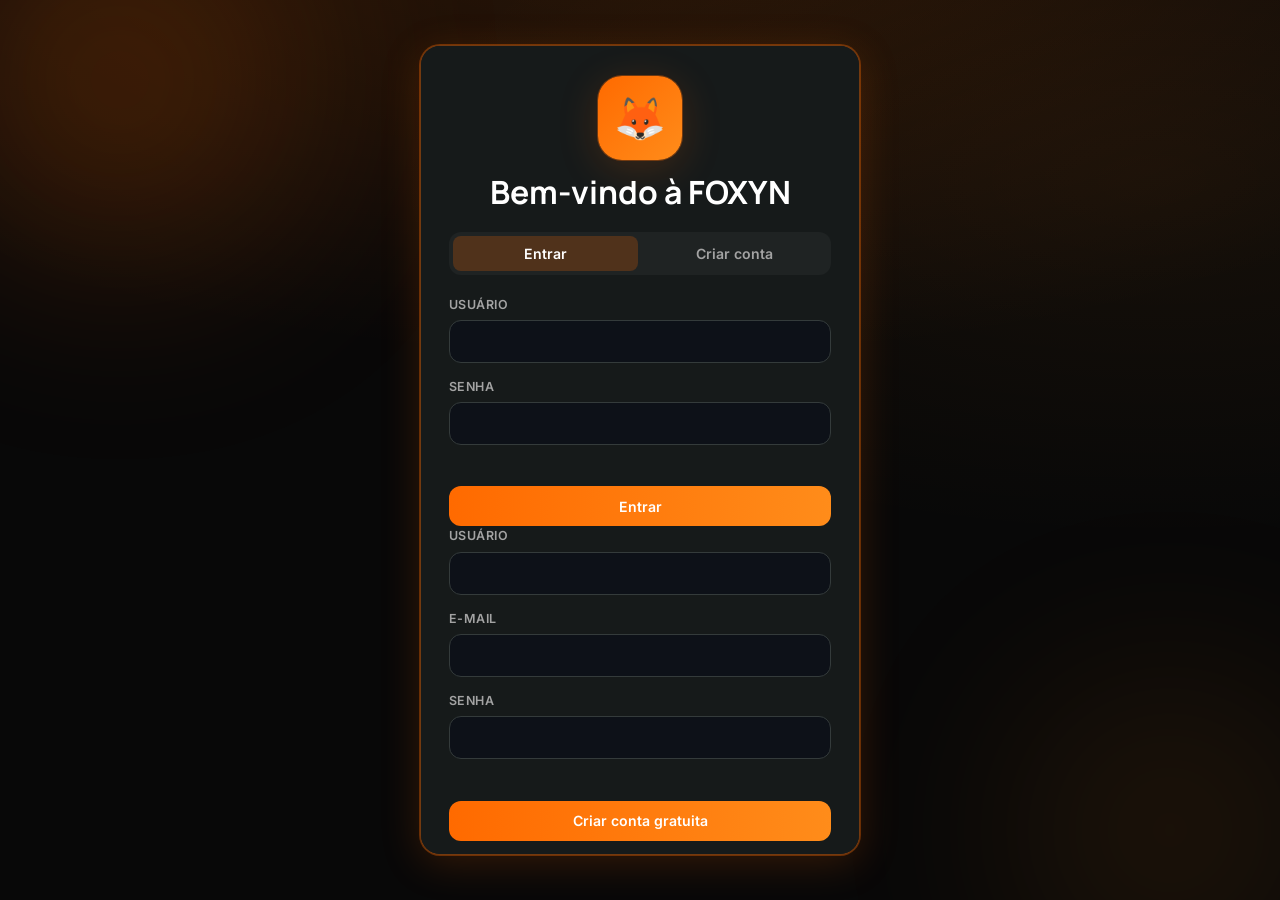
==== commit 8bfb2ce1: "feat: FOXYN redesign — design system (foxyn.css), shared framework, dashboards, benchmark, radar de " ====
--- a/index.html
+++ b/index.html
@@ -3,27 +3,29 @@
 <head>
   <meta charset="UTF-8">
   <meta name="viewport" content="width=device-width, initial-scale=1.0, viewport-fit=cover">
-  <meta name="theme-color" content="#0a0e17">
+  <meta name="theme-color" content="#080808">
   <meta name="apple-mobile-web-app-capable" content="yes">
   <meta name="apple-mobile-web-app-status-bar-style" content="black-translucent">
-  <title>GameSpec — Descubra o desempenho do seu PC nos seus jogos</title>
+  <title>FOXYN — Descubra o desempenho do seu PC nos seus jogos</title>
   <link rel="preconnect" href="https://fonts.googleapis.com">
   <link rel="preconnect" href="https://fonts.gstatic.com" crossorigin>
-  <link href="https://fonts.googleapis.com/css2?family=Inter:wght@400;500;600;700&family=Rajdhani:wght@600;700&display=swap" rel="stylesheet">
-  <link rel="stylesheet" href="css/styles.css?v=11">
+  <link href="https://fonts.googleapis.com/css2?family=Inter:wght@400;500;600;700&family=Manrope:wght@600;700;800&family=Rajdhani:wght@600;700&display=swap" rel="stylesheet">
+  <link rel="stylesheet" href="css/styles.css?v=13">
 </head>
 <body id="top" class="logged-out">
   <div class="glow glow-1"></div>
   <div class="glow glow-2"></div>
 
   <nav class="topnav">
-    <a href="#top" class="brand">Game<span>Spec</span></a>
+    <a href="#top" class="brand"><span class="brand-mark">🦊</span>FOX<span class="sub">YN</span></a>
     <div class="nav-menu" id="navMenu">
       <div class="nav-links">
         <a href="#top">Início</a>
         <a href="#tipsSection">Dicas de Hardware</a>
         <a href="#premiumSection">Premium</a>
-        <a href="#adminSection" id="navDashboard" hidden>Dashboard</a>
+        <a href="dashboard.html">Dashboard</a>
+        <a href="radar-precos.html">Radar de Preços</a>
+        <a href="#adminSection" id="navDashboard" hidden>Admin</a>
       </div>
       <div class="auth-area">
         <span id="planBadge" class="plan-badge" hidden></span>
@@ -41,12 +43,13 @@
   </nav>
 
   <header class="hero">
-    <span class="chip">⚡ Estimador de desempenho para PC</span>
-    <h1>Game<span>Spec</span></h1>
-    <p>Informe seu hardware e descubra em qual preset — Baixo, Médio, Alto ou Ultra — seus jogos favoritos rodam com fluidez.</p>
+    <span class="chip">🦊 Estimador de desempenho para PC</span>
+    <h1>FOX<span>YN</span></h1>
+    <p>Seu PC. Sua performance. Nossa inteligência. Informe seu hardware e descubra em qual preset — Baixo, Médio, Alto ou Ultra — seus jogos rodam com fluidez.</p>
   </header>
 
-  <main>
+  <main class="main-layout">
+    <div class="main-content">
     <section class="form-card">
       <h2>Suas especificações</h2>
       <div class="form-grid">
@@ -96,18 +99,10 @@
       <div id="tipsGrid" class="tips-grid"></div>
     </section>
 
-    <section id="newsSection" class="content-section" hidden>
-      <div class="section-head">
-        <h2>📰 Últimas notícias no mundo do hardware</h2>
-      </div>
-      <p class="section-sub" id="newsStatus"></p>
-      <div id="newsGrid" class="news-grid"></div>
-    </section>
-
     <section id="premiumSection" class="content-section">
       <div class="price-card">
         <span class="chip">⭐ Plano Premium</span>
-        <h2>Desbloqueie todo o potencial do GameSpec</h2>
+        <h2>Desbloqueie todo o potencial da FOXYN</h2>
         <ul class="benefits">
           <li>✅ Análises ilimitadas de jogos</li>
           <li>✅ Todas as dicas avançadas de hardware e otimização</li>
@@ -170,19 +165,28 @@
 
       <button id="clearDataBtn" class="btn btn-danger">Limpar todos os dados locais</button>
     </section>
+    </div>
+
+    <aside class="sidebar" id="adSidebar" hidden>
+      <span class="ad-label">Publicidade</span>
+      <div id="propeller-ad"></div>
+    </aside>
   </main>
 
   <footer>
     <p>⚠️ Os valores são estimativas baseadas em benchmarks médios. O desempenho real pode variar conforme drivers, temperatura e configurações individuais.</p>
   </footer>
 
-  <a href="#newsSection" id="newsFab" class="news-fab" hidden title="Notícias do mundo do hardware">📰</a>
+  <a href="noticias.html" id="newsFab" class="news-fab" hidden title="Notícias do mundo do hardware">📰</a>
 
   <!-- Modal de autenticação -->
   <div class="modal-overlay" id="authModal" hidden>
     <div class="modal">
       <button class="modal-close" data-close="authModal">×</button>
-      <h2 class="modal-title">Bem-vindo ao GameSpec</h2>
+      <div style="display:flex;flex-direction:column;align-items:center;gap:8px;text-align:center;margin-bottom:14px">
+        <div class="fox-mascot fox-mascot--lg">🦊</div>
+        <h2 class="modal-title" style="margin:0">Bem-vindo à FOXYN</h2>
+      </div>
       <p class="modal-sub" id="authReason"></p>
       <div class="tabs">
         <button class="tab active" data-tab="loginForm" type="button">Entrar</button>
@@ -264,9 +268,19 @@
     </div>
   </div>
 
-  <script src="js/data.js?v=11"></script>
-  <script src="js/auth.js?v=11"></script>
-  <script src="js/app.js?v=11"></script>
-  <script src="js/news.js?v=11"></script>
+  <script src="js/data.js?v=13"></script>
+  <script src="js/auth.js?v=13"></script>
+  <script src="js/app.js?v=13"></script>
+  <script src="js/news.js?v=13"></script>
+
+  <!-- ============================================================
+       PROPELLERADS — substitua pelo seu código real
+       1. Crie conta em https://propellerads.com
+       2. Crie uma zona "Display Banner" responsiva
+       3. Cole o script abaixo (substituindo este bloco)
+       ============================================================ -->
+  <!--
+  <script src="https://propellerads.com/tag/SEU_PUBLISHER_ID.js" async></script>
+  -->
 </body>
 </html>
--- a/css/styles.css
+++ b/css/styles.css
@@ -1,6 +1,7 @@
 /* ============================================================
-   GameSpec — Fluent Design (Microsoft) × identidade gamer dark
-   Fontes: Inter (UI) + Rajdhani (display/números)
+   FOXYN — Fluent Design × identidade gamer dark (tema aplicado)
+   Fontes: Inter (UI) + Manrope (display/números)
+   Paleta Foxyn: Deep Black + Fox Orange
    ============================================================ */
 
 * {
@@ -10,33 +11,34 @@
 }
 
 :root {
-  --bg: #0a0e17;
+  --bg: #080808;
   --surface: rgba(255, 255, 255, 0.045);
-  --surface-strong: rgba(22, 28, 42, 0.78);
+  --surface-strong: #161a1a;
+  --surface-2: #1a1e1e;
   --stroke: rgba(255, 255, 255, 0.08);
-  --stroke-strong: rgba(255, 255, 255, 0.14);
-  --text: #f3f5fa;
-  --muted: #9aa4b8;
-  --accent: #7c5cff;
-  --accent2: #00d4ff;
+  --stroke-strong: #343b3b;
+  --text: #ffffff;
+  --muted: #a3a3a3;
+  --accent: #ff6a00;
+  --accent2: #ff8c1a;
   --green: #3ddc84;
   --yellow: #ffc857;
-  --orange: #ff8c42;
+  --orange: #ff8c1a;
   --red: #ff5470;
 
   --radius-lg: 16px;
-  --radius-md: 10px;
+  --radius-md: 12px;
   --radius-pill: 999px;
 
-  /* Sombras em camadas, estilo Fluent */
-  --shadow-1: 0 1px 2px rgba(0, 0, 0, 0.32);
-  --shadow-2: 0 2px 6px rgba(0, 0, 0, 0.28), 0 12px 32px rgba(0, 0, 0, 0.36);
+  /* Sombras em camadas, estilo Fluent/Foxyn */
+  --shadow-1: 0 1px 3px rgba(0, 0, 0, 0.4);
+  --shadow-2: 0 6px 24px rgba(0, 0, 0, 0.5);
   --shadow-glow:
-    0 0 0 1px rgba(124, 92, 255, 0.35),
-    0 8px 40px rgba(124, 92, 255, 0.18);
+    0 0 0 1px rgba(255, 106, 0, 0.35),
+    0 8px 40px rgba(255, 106, 0, 0.18);
 
   --font-ui: "Inter", "Segoe UI Variable Text", "Segoe UI", system-ui, sans-serif;
-  --font-display: "Rajdhani", "Segoe UI Variable Display", "Segoe UI", sans-serif;
+  --font-display: "Manrope", "Segeo UI Variable Display", "Segoe UI", sans-serif;
 
   --ease-out: cubic-bezier(0.16, 1, 0.3, 1);
 }
@@ -53,8 +55,8 @@
   color: var(--text);
   background-color: var(--bg);
   background-image:
-    radial-gradient(ellipse 80% 50% at 50% -10%, rgba(124, 92, 255, 0.14), transparent),
-    radial-gradient(ellipse 60% 40% at 90% 20%, rgba(0, 212, 255, 0.06), transparent);
+    radial-gradient(ellipse 80% 50% at 50% -10%, rgba(255, 106, 0, 0.14), transparent),
+    radial-gradient(ellipse 60% 40% at 90% 20%, rgba(255, 140, 26, 0.06), transparent);
   background-attachment: fixed;
   min-height: 100vh;
   overflow-x: hidden;
@@ -76,7 +78,7 @@
   height: 480px;
   top: -160px;
   left: -120px;
-  background: radial-gradient(circle, #7c5cff 0%, transparent 70%);
+  background: radial-gradient(circle, #ff6a00 0%, transparent 70%);
 }
 
 .glow-2 {
@@ -84,12 +86,32 @@
   height: 420px;
   bottom: -140px;
   right: -100px;
-  background: radial-gradient(circle, #00d4ff 0%, transparent 70%);
+  background: radial-gradient(circle, #ff8c1a 0%, transparent 70%);
   opacity: 0.18;
 }
 
 ::selection {
-  background: rgba(124, 92, 255, 0.45);
+  background: rgba(255, 106, 0, 0.45);
+}
+
+/* Mascote Foxyn (avatar raposa) */
+.fox-mascot {
+  width: 56px;
+  height: 56px;
+  border-radius: 16px;
+  display: flex;
+  align-items: center;
+  justify-content: center;
+  font-size: 1.7rem;
+  background: linear-gradient(135deg, var(--accent), var(--accent2));
+  box-shadow: var(--shadow-glow);
+  flex-shrink: 0;
+}
+.fox-mascot--lg {
+  width: 84px;
+  height: 84px;
+  font-size: 2.6rem;
+  border-radius: 24px;
 }
 
 /* Scrollbar fina e discreta */
@@ -121,8 +143,8 @@
   letter-spacing: 0.14em;
   text-transform: uppercase;
   color: var(--accent2);
-  background: rgba(0, 212, 255, 0.07);
-  border: 1px solid rgba(0, 212, 255, 0.25);
+  background: rgba(255, 140, 26, 0.07);
+  border: 1px solid rgba(255, 140, 26, 0.25);
   border-radius: var(--radius-pill);
   margin-bottom: 20px;
   backdrop-filter: blur(12px);
@@ -152,12 +174,57 @@
 
 /* ---------- Layout ---------- */
 
-main {
+.main-layout {
   position: relative;
   z-index: 1;
-  max-width: 960px;
+  max-width: 1200px;
   margin: 0 auto;
   padding: 16px 20px 32px;
+  display: flex;
+  gap: 24px;
+  align-items: flex-start;
+}
+
+.main-content {
+  flex: 1;
+  min-width: 0;
+}
+
+/* ---------- Sidebar (anúncios) ---------- */
+
+.sidebar {
+  width: 300px;
+  flex-shrink: 0;
+  position: sticky;
+  top: 72px;
+  display: flex;
+  flex-direction: column;
+  gap: 8px;
+}
+
+.sidebar[hidden] { display: none; }
+
+.ad-label {
+  display: block;
+  text-align: center;
+  font-size: 0.68rem;
+  font-weight: 600;
+  letter-spacing: 0.12em;
+  text-transform: uppercase;
+  color: var(--muted);
+  opacity: 0.6;
+  padding-bottom: 4px;
+}
+
+#propeller-ad {
+  background: var(--surface-strong);
+  border: 1px solid var(--stroke);
+  border-radius: var(--radius-lg);
+  min-height: 250px;
+  display: flex;
+  align-items: center;
+  justify-content: center;
+  overflow: hidden;
 }
 
 /* ---------- Cartões acrylic ---------- */
@@ -235,12 +302,12 @@
   touch-action: manipulation;
 }
 
-select:hover { border-color: rgba(124, 92, 255, 0.55); }
+select:hover { border-color: rgba(255, 106, 0, 0.55); }
 
 select:focus-visible {
   outline: none;
   border-color: var(--accent);
-  box-shadow: 0 0 0 3px rgba(124, 92, 255, 0.25);
+  box-shadow: 0 0 0 3px rgba(255, 106, 0, 0.25);
 }
 
 optgroup {
@@ -278,7 +345,7 @@
 #analyzeBtn:hover {
   transform: translateY(-1px);
   filter: brightness(1.08);
-  box-shadow: 0 6px 24px rgba(124, 92, 255, 0.4);
+  box-shadow: 0 6px 24px rgba(255, 106, 0, 0.4);
 }
 
 #analyzeBtn:active {
@@ -288,7 +355,7 @@
 
 #analyzeBtn:focus-visible {
   outline: none;
-  box-shadow: 0 0 0 3px rgba(124, 92, 255, 0.35);
+  box-shadow: 0 0 0 3px rgba(255, 106, 0, 0.35);
 }
 
 /* ---------- Resultados ---------- */
@@ -406,7 +473,7 @@
   border: 1px solid transparent;
 }
 
-.status.great { color: #8be9ff; background: rgba(0, 212, 255, 0.1); border-color: rgba(0, 212, 255, 0.3); }
+.status.great { color: #ffa155; background: rgba(255, 140, 26, 0.1); border-color: rgba(255, 140, 26, 0.3); }
 .status.good  { color: #7df0b6; background: rgba(61, 220, 132, 0.1); border-color: rgba(61, 220, 132, 0.3); }
 .status.ok    { color: #ffc07a; background: rgba(255, 140, 66, 0.1); border-color: rgba(255, 140, 66, 0.3); }
 .status.bad   { color: #ff93a8; background: rgba(255, 84, 112, 0.1); border-color: rgba(255, 84, 112, 0.3); }
@@ -478,7 +545,7 @@
 
 body.logged-out .modal {
   width: min(440px, 100%);
-  border-color: rgba(124, 92, 255, 0.4);
+  border-color: rgba(255, 106, 0, 0.4);
   box-shadow: var(--shadow-glow);
   animation: slideUp 0.4s var(--ease-out);
 }
@@ -496,7 +563,13 @@
 
 body.menu-open { overflow: hidden; }
 
+@media (max-width: 1100px) {
+  .sidebar { display: none !important; }
+}
+
 @media (max-width: 768px) {
+  .main-layout { padding: 14px 14px 28px; }
+
   .hamburger { display: flex; }
 
   .nav-menu {
@@ -545,7 +618,7 @@
   .hero { padding: 52px 18px 30px; }
   .hero h1 { font-size: clamp(2rem, 6vw, 3rem); }
 
-  main { padding: 14px 14px 28px; }
+  .main-layout { padding: 14px 14px 28px; }
 
   .form-card { padding: 22px 18px; }
   .form-grid { grid-template-columns: 1fr; }
@@ -585,7 +658,7 @@
   .hero h1 { font-size: 1.8rem; }
   .hero p { font-size: 0.9rem; }
 
-  main { padding: 10px 10px 24px; }
+  .main-layout { padding: 10px 10px 24px; }
   .form-card { padding: 18px 14px; }
 
   .preset-grid { grid-template-columns: 1fr 1fr; gap: 10px; }
@@ -632,14 +705,29 @@
 .brand {
   font-family: var(--font-display);
   font-size: 1.45rem;
-  font-weight: 700;
+  font-weight: 800;
   letter-spacing: 0.01em;
   color: var(--text);
   text-decoration: none;
   white-space: nowrap;
-}
-
-.brand span {
+  display: inline-flex;
+  align-items: center;
+  gap: 8px;
+}
+
+.brand-mark {
+  width: 30px;
+  height: 30px;
+  border-radius: 9px;
+  background: linear-gradient(135deg, var(--accent), var(--accent2));
+  display: inline-flex;
+  align-items: center;
+  justify-content: center;
+  font-size: 1rem;
+  flex-shrink: 0;
+}
+
+.brand .sub {
   background: linear-gradient(92deg, var(--accent), var(--accent2));
   -webkit-background-clip: text;
   background-clip: text;
@@ -740,7 +828,7 @@
 
 .btn-gradient:hover:not(:disabled) {
   transform: translateY(-1px);
-  box-shadow: 0 6px 22px rgba(124, 92, 255, 0.4);
+  box-shadow: 0 6px 22px rgba(255, 106, 0, 0.4);
 }
 
 .btn-outline {
@@ -751,7 +839,7 @@
 
 .btn-outline:hover {
   border-color: var(--accent);
-  background: rgba(124, 92, 255, 0.08);
+  background: rgba(255, 106, 0, 0.08);
 }
 
 .btn-ghost {
@@ -830,8 +918,8 @@
 
 .plan-badge.admin {
   color: #d0bfff;
-  background: rgba(124, 92, 255, 0.14);
-  border-color: rgba(124, 92, 255, 0.5);
+  background: rgba(255, 106, 0, 0.14);
+  border-color: rgba(255, 106, 0, 0.5);
 }
 
 .quota-info {
@@ -929,8 +1017,8 @@
 
 .price-card {
   text-align: center;
-  background: linear-gradient(180deg, rgba(124, 92, 255, 0.1), rgba(0, 212, 255, 0.04)), var(--surface-strong);
-  border: 1px solid rgba(124, 92, 255, 0.35);
+  background: linear-gradient(180deg, rgba(255, 106, 0, 0.1), rgba(255, 140, 26, 0.04)), var(--surface-strong);
+  border: 1px solid rgba(255, 106, 0, 0.35);
   border-radius: 20px;
   backdrop-filter: blur(24px);
   padding: 44px 32px;
@@ -1164,7 +1252,7 @@
 }
 
 .tab.active {
-  background: rgba(124, 92, 255, 0.22);
+  background: rgba(255, 106, 0, 0.22);
   color: var(--text);
 }
 
@@ -1194,7 +1282,7 @@
 input:focus-visible {
   outline: none;
   border-color: var(--accent);
-  box-shadow: 0 0 0 3px rgba(124, 92, 255, 0.25);
+  box-shadow: 0 0 0 3px rgba(255, 106, 0, 0.25);
 }
 
 .row2 {
@@ -1256,7 +1344,7 @@
 
 .method:has(input:checked) {
   border-color: var(--accent);
-  background: rgba(124, 92, 255, 0.1);
+  background: rgba(255, 106, 0, 0.1);
 }
 
 .method input { width: auto; accent-color: var(--accent); }
@@ -1279,7 +1367,7 @@
   letter-spacing: 2px;
   color: var(--accent2);
   text-align: center;
-  filter: drop-shadow(0 0 8px rgba(0, 212, 255, 0.4));
+  filter: drop-shadow(0 0 8px rgba(255, 140, 26, 0.4));
 }
 
 .pix-area code {
@@ -1330,7 +1418,7 @@
 
 .news-card:hover {
   transform: translateY(-3px);
-  border-color: rgba(0, 212, 255, 0.35);
+  border-color: rgba(255, 140, 26, 0.35);
 }
 
 .news-meta {
@@ -1345,9 +1433,9 @@
   padding: 2px 10px;
   font-weight: 700;
   letter-spacing: 0.05em;
-  color: #8be9ff;
-  background: rgba(0, 212, 255, 0.08);
-  border: 1px solid rgba(0, 212, 255, 0.25);
+  color: #ffa155;
+  background: rgba(255, 140, 26, 0.08);
+  border: 1px solid rgba(255, 140, 26, 0.25);
   border-radius: var(--radius-pill);
 }
 
@@ -1388,20 +1476,20 @@
   font-size: 1.35rem;
   color: #fff;
   text-decoration: none;
-  box-shadow: 0 4px 20px rgba(124, 92, 255, 0.4);
+  box-shadow: 0 4px 20px rgba(255, 106, 0, 0.4);
   animation: fabPulse 3s ease-in-out infinite;
   transition: transform 0.2s var(--ease-out), box-shadow 0.2s;
 }
 
 .news-fab:hover {
   transform: scale(1.12);
-  box-shadow: 0 6px 28px rgba(124, 92, 255, 0.6);
+  box-shadow: 0 6px 28px rgba(255, 106, 0, 0.6);
 }
 
 .news-fab:active { transform: scale(0.95); }
 .news-fab[hidden] { display: none; }
 
 @keyframes fabPulse {
-  0%, 100% { box-shadow: 0 4px 20px rgba(124, 92, 255, 0.4); }
-  50% { box-shadow: 0 4px 28px rgba(124, 92, 255, 0.65); }
-}
+  0%, 100% { box-shadow: 0 4px 20px rgba(255, 106, 0, 0.4); }
+  50% { box-shadow: 0 4px 28px rgba(255, 106, 0, 0.65); }
+}
